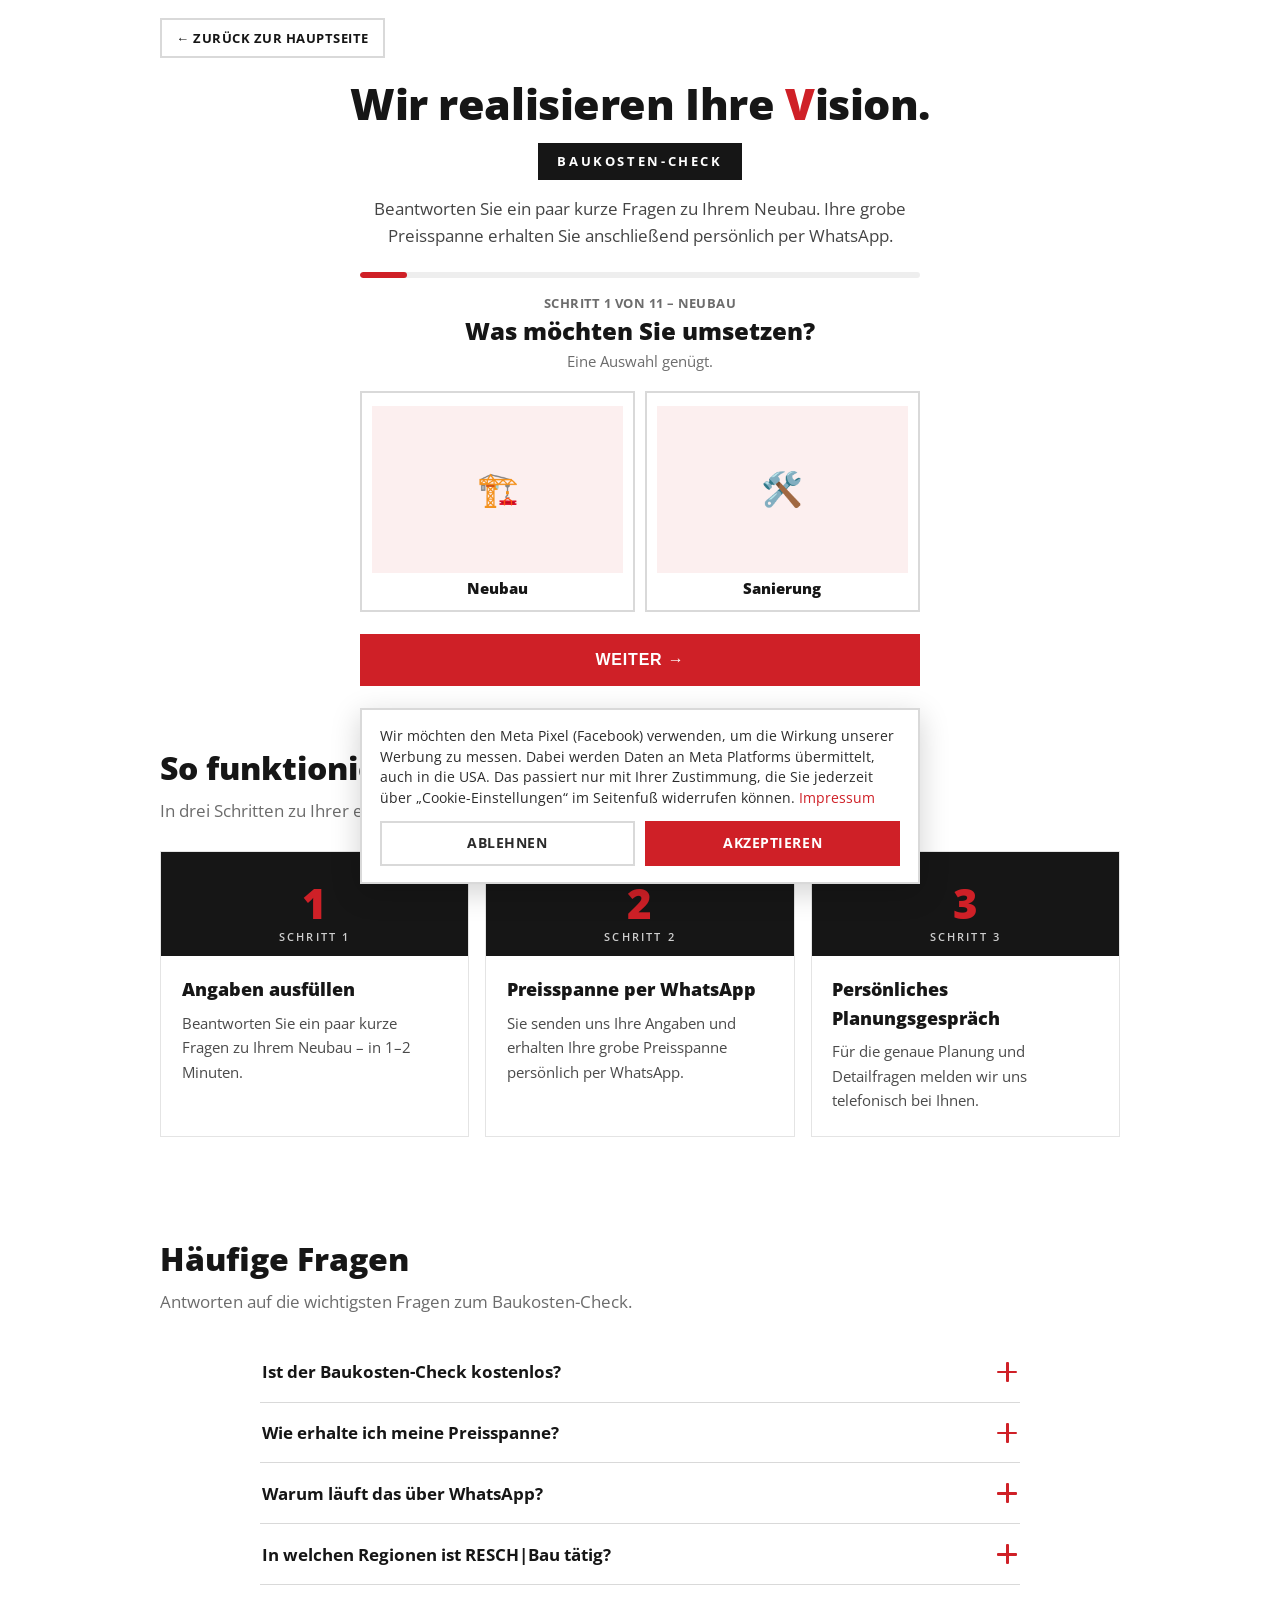
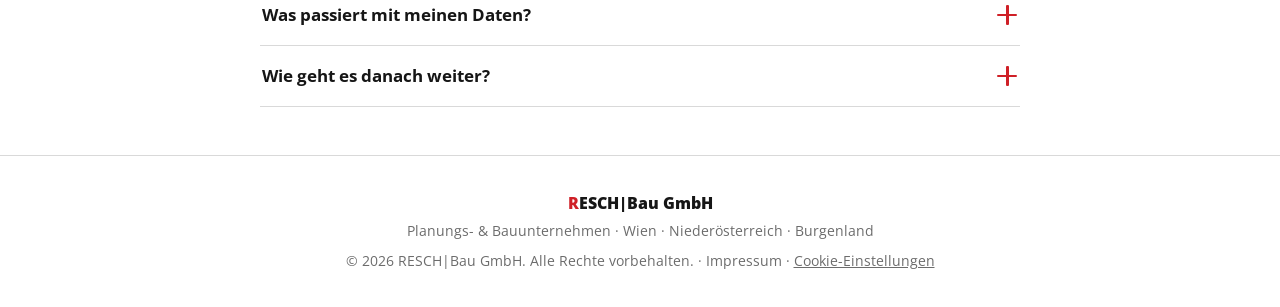
==== index.html @ b9472e53 "Meta ViewContent-Event beim Start des Checks (erste Antwort) Co-Authored-By: Claude Opus 5.5 <norepl" ====
<!DOCTYPE html>
<html lang="de">
<head>
<meta charset="UTF-8" />
<meta name="viewport" content="width=device-width, initial-scale=1.0, viewport-fit=cover" />
<title>RESCH|Bau – Baukosten-Check | Was kostet Ihr Neubau ungefähr?</title>
<meta name="description" content="Baukosten-Check von RESCH|Bau: Beantworten Sie ein paar kurze Fragen zu Ihrem Neubau – Ihre grobe Preisspanne erhalten Sie anschließend per WhatsApp." />
<link rel="preconnect" href="https://fonts.googleapis.com" />
<link rel="preconnect" href="https://fonts.gstatic.com" crossorigin />
<link href="https://fonts.googleapis.com/css2?family=Open+Sans:wght@400;600;700;800&display=swap" rel="stylesheet" />
<script>
  /* Embed-Modus: als iFrame (z. B. auf reschbau.at/baukosten-check) oder mit ?embedded=1.
     Läuft synchron im <head>, damit die Klasse vor dem ersten Paint gesetzt ist (kein Layout-Shift). */
  (function () {
    var emb = false;
    try {
      emb = new URLSearchParams(location.search).get('embedded') === '1' || window.self !== window.top;
    } catch (e) { emb = true; }
    if (emb) document.documentElement.classList.add('embedded');
  })();
</script>
<style>
  :root { --red:#cf2027; --red-dk:#b51a20; --black:#161616; --ink:#2b2b2b; --muted:#6c6c6c; --box:#ededed; --line:#d9d9d9; --white:#ffffff; }
  * { box-sizing:border-box; }
  html { scroll-behavior:smooth; -webkit-text-size-adjust:100%; }
  body { margin:0; font-family:'Open Sans',Arial,Helvetica,sans-serif; color:var(--ink); background:var(--white); line-height:1.6; -webkit-font-smoothing:antialiased; }
  a { color:inherit; text-decoration:none; }
  .wrap { width:min(960px,92vw); margin-inline:auto; }

  /* ---- Logo / brand ---- */
  .brand { text-align:center; padding:1.8rem 0 .4rem; }
  .logo { display:inline-flex; align-items:center; background:var(--black); color:#fff; font-weight:800; font-size:clamp(1.7rem,8vw,3rem); line-height:1; padding:.3em .55em .3em .28em; border-radius:.42em; letter-spacing:.005em; }
  .logo-r { display:inline-grid; place-items:center; width:1.4em; height:1.4em; border-radius:50%; background:var(--black); border:.055em solid #3c3c3c; color:var(--red); font-weight:800; margin-right:.08em; box-shadow:0 0 0 .03em #000 inset; }
  .logo-bar { width:.055em; height:.95em; background:#fff; margin:0 .28em; opacity:.9; }
  .logo-bau { position:relative; padding-right:.05em; }
  .logo-roof { position:absolute; top:-.5em; right:-.18em; background:var(--red); color:#fff; font-size:.26em; font-weight:700; padding:.12em .42em; border-radius:.28em; letter-spacing:.04em; }
  .logo-roof::before { content:""; position:absolute; top:-.42em; left:50%; transform:translateX(-50%); border-left:.5em solid transparent; border-right:.5em solid transparent; border-bottom:.45em solid var(--red); }
  .brand-tag { margin-top:.6rem; text-transform:uppercase; letter-spacing:.32em; font-weight:700; font-size:clamp(.62rem,2.6vw,.9rem); color:#3a3a3a; padding-left:.32em; }

  /* ---- Zurück-Button (nur im Direktaufruf; im Embed ausgeblendet) ---- */
  .topbar { width:min(960px,92vw); margin-inline:auto; padding:1.1rem 0 .2rem; }
  .backlink { display:inline-flex; align-items:center; gap:.45rem; padding:.5rem .9rem; border:2px solid var(--line); background:#fff; font-weight:700; font-size:.8rem; color:var(--black); text-transform:uppercase; letter-spacing:.04em; transition:border-color .12s, color .12s; }
  .backlink:hover { border-color:var(--red); color:var(--red); }

  /* ---- Hero ---- */
  .hero { padding:1rem 0 .5rem; text-align:center; }
  .headline { font-size:clamp(1.6rem,6vw,2.7rem); font-weight:800; color:var(--black); margin:.2rem 0 .9rem; letter-spacing:-.01em; line-height:1.12; }
  .headline .v { color:var(--red); }
  .badge { display:inline-block; background:var(--black); color:#fff; font-weight:700; text-transform:uppercase; letter-spacing:.2em; font-size:clamp(.7rem,3vw,.82rem); padding:.5rem 1.2rem; margin-bottom:.9rem; }
  .introline { color:#444; max-width:54ch; margin:0 auto; font-size:clamp(.98rem,3.6vw,1.08rem); }

  /* ---- Section scaffold ---- */
  section { padding:clamp(2rem,6vw,3rem) 0; }
  .sec-title { font-size:clamp(1.35rem,5vw,2rem); font-weight:800; color:var(--black); margin:0 0 .3rem; }
  .sec-sub { color:var(--muted); margin:0 0 1.6rem; font-size:clamp(.95rem,3.6vw,1.05rem); }

  .cards { display:grid; grid-template-columns:repeat(3,1fr); gap:1rem; }
  .card { border:1px solid #e4e4e4; background:#fff; display:flex; flex-direction:column; }
  .card-top { background:var(--black); color:#fff; height:104px; display:grid; place-items:center; position:relative; }
  .card-top .n { font-size:2.6rem; font-weight:800; color:var(--red); line-height:1; }
  .card-top .lbl { position:absolute; bottom:10px; left:0; right:0; text-align:center; text-transform:uppercase; letter-spacing:.2em; font-size:.68rem; color:#cfcfcf; font-weight:600; }
  .card-body { padding:1.2rem 1.3rem 1.4rem; }
  .card-body h3 { font-size:1.12rem; font-weight:800; color:var(--black); margin:0 0 .5rem; }
  .card-body p { margin:0; color:#4a4a4a; font-size:.96rem; }

  .faq { max-width:760px; margin:0 auto; }
  .qa { border-bottom:1px solid var(--line); }
  .qa > button { width:100%; text-align:left; background:none; border:0; cursor:pointer; padding:1.15rem .1rem; display:flex; align-items:center; justify-content:space-between; gap:1rem; font-family:inherit; font-weight:700; font-size:clamp(1rem,4vw,1.08rem); color:var(--black); }
  .qa .plus { flex:none; width:22px; height:22px; position:relative; }
  .qa .plus::before, .qa .plus::after { content:""; position:absolute; background:var(--red); border-radius:1px; transition:transform .25s, opacity .25s; }
  .qa .plus::before { top:10px; left:1px; right:1px; height:2.5px; }
  .qa .plus::after { left:10px; top:1px; bottom:1px; width:2.5px; }
  .qa.open .plus::after { transform:rotate(90deg); opacity:0; }
  .qa .ans { max-height:0; overflow:hidden; transition:max-height .28s ease; }
  .qa .ans p { margin:0 .1rem 1.2rem; color:#4a4a4a; font-size:.98rem; }
  .qa.open .ans { max-height:260px; }

  footer { border-top:1px solid var(--line); padding:2.2rem 0; text-align:center; }
  footer .flogo { font-weight:800; color:var(--black); }
  footer .flogo .r { color:var(--red); }
  footer .fcopy { color:var(--muted); font-size:.88rem; margin-top:.5rem; }
  footer .freg { color:var(--muted); font-size:.86rem; margin-top:.2rem; }

  /* ---------- Funnel (offen, ohne Box) ---------- */
  .funnel { max-width:560px; margin:1.4rem auto 0; }
  .fprogress { height:6px; background:#eee; overflow:hidden; border-radius:99px; }
  .fprogress i { display:block; height:100%; background:var(--red); width:6%; transition:width .3s; border-radius:99px; }
  .fstep { margin:.9rem 0 .2rem; font-size:.82rem; font-weight:700; color:var(--muted); letter-spacing:.03em; text-transform:uppercase; }
  .fbody.shake { animation:shake .3s; }
  @keyframes shake { 0%,100%{transform:translateX(0)} 25%{transform:translateX(-6px)} 75%{transform:translateX(6px)} }
  .ffoot { display:flex; gap:.7rem; margin-top:1.4rem; }
  .ffoot .btn-red { flex:1; justify-content:center; }

  .qtitle { color:var(--black); font-size:clamp(1.25rem,5vw,1.5rem); margin:0 0 .25rem; font-weight:800; line-height:1.2; }
  .qhint { color:var(--muted); margin:0 0 1.1rem; font-size:.92rem; }

  .qcard-grid { display:grid; gap:.6rem; grid-template-columns:1fr 1fr; }
  .qcard { position:relative; display:flex; flex-direction:column; align-items:center; gap:.4rem; text-align:center; padding:.8rem .65rem; border:2px solid var(--line); background:#fff; cursor:pointer; transition:border-color .12s, box-shadow .12s, transform .1s; font:inherit; color:inherit; }
  .qcard:active { transform:scale(.99); }
  @media (hover:hover){ .qcard:hover { border-color:var(--red); box-shadow:0 8px 20px -12px rgba(0,0,0,.35); } }
  .qcard.sel { border-color:var(--red); background:#fcecec; }
  .qcard .media { position:relative; width:100%; aspect-ratio:3/2; display:grid; place-items:center; background:rgba(207,32,39,.07); overflow:hidden; }
  .qcard .media img { position:absolute; inset:0; display:block; width:100%; height:100%; object-fit:cover; }
  .qcard .media .ai-badge { position:absolute; left:.35rem; bottom:.35rem; padding:.12rem .38rem; background:rgba(0,0,0,.62); color:#fff; font-size:.6rem; font-weight:700; letter-spacing:.03em; line-height:1.3; border-radius:3px; pointer-events:none; }
  .qcard .media .emoji { font-size:2.1rem; line-height:1; }
  .qcard .media svg.qicon { width:auto; height:66%; max-width:84%; stroke:#1e2630; fill:none; stroke-width:2.3; stroke-linecap:round; stroke-linejoin:round; }
  .qcard.sel .media svg.qicon { stroke:var(--red); }
  .qcard .lab { font-weight:800; color:var(--black); font-size:.95rem; line-height:1.2; }
  .qcard .sub { font-size:.76rem; color:var(--muted); line-height:1.2; }
  .qcard .check { position:absolute; z-index:2; top:.45rem; right:.45rem; width:22px; height:22px; border-radius:50%; background:var(--red); color:#fff; display:none; align-items:center; justify-content:center; font-weight:800; font-size:.78rem; }
  .qcard.sel .check { display:flex; }

  .qlist { display:grid; gap:.5rem; }
  .qopt { display:flex; align-items:center; gap:.7rem; min-height:52px; padding:.75rem 1rem; border:2px solid var(--line); background:#fff; cursor:pointer; font-weight:700; text-align:left; font:inherit; color:var(--black); transition:border-color .12s, background .12s; }
  @media (hover:hover){ .qopt:hover { border-color:#b3b3b3; } }
  .qopt.sel { border-color:var(--red); background:#fcecec; }
  .qopt .tick { width:20px; height:20px; border-radius:50%; border:2px solid var(--line); flex:none; display:grid; place-items:center; font-size:.7rem; color:#fff; }
  .qopt.sel .tick { border-color:var(--red); background:var(--red); }
  .qopt-desc { align-items:flex-start; }
  .qopt-desc .tick { margin-top:.2rem; }
  .qopt-text { display:flex; flex-direction:column; gap:.15rem; }
  .qopt-l { font-weight:800; color:var(--black); }
  .qopt-d { font-weight:600; font-size:.82rem; color:var(--muted); line-height:1.3; }

  .photo-slot { display:flex; flex-direction:column; align-items:center; justify-content:center; gap:.2rem; width:100%; height:100%; background:repeating-linear-gradient(45deg,#f5f5f5,#f5f5f5 9px,#efefef 9px,#efefef 18px); color:var(--red); font-size:.66rem; font-weight:800; text-transform:uppercase; letter-spacing:.06em; text-align:center; }
  .photo-slot .ps-cam { font-size:1.5rem; line-height:1; }

  .qsub { margin-top:1.1rem; padding-top:1rem; border-top:1px solid #eee; }
  .qsublabel { font-weight:800; color:var(--black); font-size:1rem; margin-bottom:.55rem; }
  .qnote { margin-top:.7rem; background:#fff8e1; border:1px solid #f1d98a; padding:.7rem .9rem; font-size:.9rem; color:#6a5311; }
  .qextra, .qfile { margin-top:.8rem; }
  .qextra label, .qfile label { display:block; font-size:.82rem; color:var(--muted); margin-bottom:.35rem; }
  .qextra input, .qfile input { width:100%; font:inherit; padding:.75rem .9rem; border:2px solid var(--line); background:#fff; }
  .qextra input:focus, .qfile input:focus, .field input:focus { outline:2px solid rgba(207,32,39,.45); border-color:var(--red); }

  .field { display:grid; gap:.4rem; margin-bottom:1rem; }
  .field label { font-weight:700; font-size:.9rem; color:var(--black); }
  .field input { font:inherit; padding:.85rem 1rem; border:2px solid var(--line); background:#fff; width:100%; }
  .summary { background:var(--box); padding:.8rem 1rem; margin-bottom:1.2rem; }
  .summary div { display:flex; justify-content:space-between; gap:1rem; padding:.3rem 0; font-size:.88rem; border-bottom:1px dashed #cfcfcf; }
  .summary div:last-child { border-bottom:0; }
  .summary span:first-child { color:var(--muted); }
  .summary span:last-child { font-weight:700; text-align:right; color:var(--black); }
  .wa-note { display:flex; gap:.6rem; align-items:flex-start; background:#eef9f1; border:1px solid #bfe6cc; padding:.9rem 1rem; font-size:.88rem; color:#1d4a2c; }
  .consent { display:flex; gap:.6rem; align-items:flex-start; margin-top:1rem; font-size:.82rem; color:#444; line-height:1.4; cursor:pointer; }
  .consent input { margin-top:.15rem; width:18px; height:18px; flex:none; accent-color:var(--red); cursor:pointer; }
  .consent.miss { color:var(--red); } .consent.miss input { outline:2px solid var(--red); }

  .btn-red { display:inline-flex; align-items:center; justify-content:center; gap:.5rem; background:var(--red); color:#fff; font-weight:700; font-size:1rem; min-height:52px; padding:.85rem 1.6rem; border:0; cursor:pointer; text-transform:uppercase; letter-spacing:.05em; transition:background .15s, transform .1s; }
  .btn-red:hover { background:var(--red-dk); } .btn-red:active { transform:translateY(1px); }
  .btn-ghost { background:#fff; color:var(--black); border:2px solid var(--line); font-family:inherit; font-weight:700; min-height:52px; padding:.85rem 1.3rem; cursor:pointer; text-transform:uppercase; letter-spacing:.05em; font-size:.9rem; }
  .btn-ghost:hover { border-color:#b3b3b3; }

  @media (max-width:820px){ .cards{ grid-template-columns:1fr; } }
  @media (max-width:560px){ .qcard-grid{ gap:.5rem; } }
  @media (max-width:360px){ .qcard-grid{ grid-template-columns:1fr; } }

  /* ---------- Embed-Modus (iFrame in Wix-Seite) ---------- */
  html.embedded .topbar,
  html.embedded .brand,
  html.embedded .headline,
  html.embedded .badge,
  html.embedded .introline,
  html.embedded footer { display:none; }
  html.embedded .hero { padding-top:.5rem; }
  html.embedded .funnel { margin-top:0; }

  /* Cookie-Banner – Meta Pixel lädt erst nach Zustimmung (DSGVO / § 165 TKG) */
  .cookiebar { position:fixed; left:1rem; right:1rem; bottom:1rem; z-index:1000; max-width:560px; margin:0 auto; background:#fff; border:2px solid var(--line); box-shadow:0 8px 28px rgba(0,0,0,.18); padding:1rem 1.1rem; font-size:.85rem; line-height:1.5; color:var(--ink); }
  .cookiebar[hidden] { display:none; }
  .cookiebar p { margin:0 0 .8rem; }
  .cookiebar a { color:var(--red); }
  .cookiebar .cb-btns { display:flex; gap:.6rem; }
  .cookiebar button { flex:1; padding:.65rem .8rem; font:inherit; font-weight:700; text-transform:uppercase; letter-spacing:.04em; cursor:pointer; border:2px solid var(--line); background:#fff; color:var(--ink); }
  .cookiebar button.cb-yes { background:var(--red); border-color:var(--red); color:#fff; }
  .fcookie { background:none; border:0; padding:0; font:inherit; color:inherit; text-decoration:underline; cursor:pointer; }
</style>
</head>
<body>

<a id="top"></a>

<div class="topbar"><a class="backlink" href="https://www.reschbau.at">← Zurück zur Hauptseite</a></div>

<section class="hero">
  <div class="wrap">
    <h1 class="headline">Wir realisieren Ihre <span class="v">V</span>ision.</h1>
    <span class="badge">Baukosten-Check</span>
    <p class="introline">Beantworten Sie ein paar kurze Fragen zu Ihrem Neubau. Ihre grobe Preisspanne erhalten Sie anschließend persönlich per WhatsApp.</p>

    <div class="funnel">
      <div class="fprogress"><i id="progBar"></i></div>
      <div class="fstep" id="stepLabel">Schritt 1 von 11</div>
      <div class="fbody" id="qBody"></div>
      <div class="ffoot">
        <button class="btn-ghost" id="backBtn" onclick="prev()" style="display:none">← Zurück</button>
        <button class="btn-red" id="nextBtn" onclick="next()">Weiter</button>
      </div>
    </div>
  </div>
</section>

<section id="ablauf">
  <div class="wrap">
    <h2 class="sec-title">So funktioniert der Baukosten-Check</h2>
    <p class="sec-sub">In drei Schritten zu Ihrer ersten Einschätzung.</p>
    <div class="cards">
      <div class="card"><div class="card-top"><span class="n">1</span><span class="lbl">Schritt 1</span></div><div class="card-body"><h3>Angaben ausfüllen</h3><p>Beantworten Sie ein paar kurze Fragen zu Ihrem Neubau – in 1–2 Minuten.</p></div></div>
      <div class="card"><div class="card-top"><span class="n">2</span><span class="lbl">Schritt 2</span></div><div class="card-body"><h3>Preisspanne per WhatsApp</h3><p>Sie senden uns Ihre Angaben und erhalten Ihre grobe Preisspanne persönlich per WhatsApp.</p></div></div>
      <div class="card"><div class="card-top"><span class="n">3</span><span class="lbl">Schritt 3</span></div><div class="card-body"><h3>Persönliches Planungsgespräch</h3><p>Für die genaue Planung und Detailfragen melden wir uns telefonisch bei Ihnen.</p></div></div>
    </div>
  </div>
</section>

<section id="faq">
  <div class="wrap">
    <h2 class="sec-title">Häufige Fragen</h2>
    <p class="sec-sub">Antworten auf die wichtigsten Fragen zum Baukosten-Check.</p>
    <div class="faq" id="faqList"></div>
  </div>
</section>

<footer>
  <div class="wrap">
    <div class="flogo"><span class="r">R</span>ESCH|Bau GmbH</div>
    <div class="freg">Planungs- &amp; Bauunternehmen · Wien · Niederösterreich · Burgenland</div>
    <div class="fcopy">© 2026 RESCH|Bau GmbH. Alle Rechte vorbehalten. · <a href="https://www.reschbau.at/kontakt" target="_blank" rel="noopener">Impressum</a> · <button type="button" class="fcookie" id="cookieSettings">Cookie-Einstellungen</button></div>
  </div>
</footer>

<div class="cookiebar" id="cookiebar" role="dialog" aria-label="Cookie-Einstellungen" hidden>
  <p>Wir möchten den Meta Pixel (Facebook) verwenden, um die Wirkung unserer Werbung zu messen. Dabei werden Daten an Meta Platforms übermittelt, auch in die USA. Das passiert nur mit Ihrer Zustimmung, die Sie jederzeit über „Cookie-Einstellungen“ im Seitenfuß widerrufen können. <a href="https://www.reschbau.at/kontakt" target="_blank" rel="noopener">Impressum</a></p>
  <div class="cb-btns"><button type="button" class="cb-no" id="cookieNo">Ablehnen</button><button type="button" class="cb-yes" id="cookieYes">Akzeptieren</button></div>
</div>
<script>
  /* Meta Pixel – wird ausschließlich nach Klick auf „Akzeptieren“ geladen. Entscheidung in localStorage. */
  (function(){
    const KEY='rb_cookie_consent', PIXEL_ID='1098287286431905';
    const bar=document.getElementById('cookiebar');
    const get=()=>{ try { return localStorage.getItem(KEY); } catch(e){ return null; } };
    const set=v=>{ try { localStorage.setItem(KEY,v); } catch(e){} };
    function loadPixel(){
      if (window.fbq) return;
      !function(f,b,e,v,n,t,s){if(f.fbq)return;n=f.fbq=function(){n.callMethod?
      n.callMethod.apply(n,arguments):n.queue.push(arguments)};
      if(!f._fbq)f._fbq=n;n.push=n;n.loaded=!0;n.version='2.0';
      n.queue=[];t=b.createElement(e);t.async=!0;
      t.src=v;s=b.getElementsByTagName(e)[0];
      s.parentNode.insertBefore(t,s)}(window,document,'script','https://connect.facebook.net/en_US/fbevents.js');
      fbq('init', PIXEL_ID);
      fbq('track', 'PageView');
    }
    document.getElementById('cookieYes').addEventListener('click',()=>{ set('granted'); bar.hidden=true; loadPixel(); });
    document.getElementById('cookieNo').addEventListener('click',()=>{ const was=get()==='granted'; set('denied'); bar.hidden=true; if (was) location.reload(); });
    document.getElementById('cookieSettings').addEventListener('click',()=>{ bar.hidden=false; });
    const c=get();
    if (c==='granted') loadPixel(); else if (c!=='denied') bar.hidden=false;
  })();
  /* Meta-Event nur senden, wenn der Pixel (mit Zustimmung) geladen ist */
  function trackMeta(ev, params){ if (window.fbq) fbq('track', ev, params||{}); }
</script>

<script src="normalize-phone.js"></script>
<script>
  /* GoHighLevel Inbound-Webhook: POST beim Absenden des Baukosten-Checks.
     URL als benannte Konstante, damit sie zum Testen (z. B. gegen webhook.site) getauscht
     werden kann, ohne die Logik anzufassen. Leer = deaktiviert. */
  const GHL_WEBHOOK_URL = "https://services.leadconnectorhq.com/hooks/u81XjgHeXminDUdujzg8/webhook-trigger/OslL59ZcGOzhrfuMVS8s";
  /* DEBUG: bei true wird direkt vor dem Absenden Ziel-URL, alle Header und der Payload
     in die Konsole geloggt. Im Normalbetrieb ausgeschaltet lassen. */
  const GHL_DEBUG = false;

  const faqs = [
    ["Ist der Baukosten-Check kostenlos?", "Ja, der Baukosten-Check ist vollständig kostenlos und unverbindlich."],
    ["Wie erhalte ich meine Preisspanne?", "Sie senden uns Ihre Angaben über den Check – Ihre grobe Preisspanne erhalten Sie anschließend persönlich per WhatsApp."],
    ["Warum läuft das über WhatsApp?", "WhatsApp ermöglicht eine schnelle, direkte und persönliche Kommunikation."],
    ["In welchen Regionen ist RESCH|Bau tätig?", "RESCH|Bau ist hauptsächlich in Wien, Niederösterreich und dem Burgenland tätig."],
    ["Was passiert mit meinen Daten?", "Ihre Daten werden ausschließlich zur Bearbeitung Ihrer Anfrage verwendet."],
    ["Wie geht es danach weiter?", "Für die genaue Planung und Detailfragen melden wir uns persönlich und telefonisch bei Ihnen."]
  ];
  const faqList = document.getElementById('faqList');
  faqs.forEach(([q, a]) => {
    const row = document.createElement('div'); row.className = 'qa';
    row.innerHTML = `<button type="button"><span>${q}</span><span class="plus"></span></button><div class="ans"><p>${a}</p></div>`;
    row.querySelector('button').addEventListener('click', () => row.classList.toggle('open'));
    faqList.appendChild(row);
  });

  /* ===== Baukosten-Funnel (16 Fragen, inline; Preis kommt per WhatsApp) ===== */
  /* WhatsApp-Business-Nummer (nur Ziffern, E.164 ohne +). MUSS mit der in GHL angebundenen
     Absendenummer des Baukosten-Check-Workflows übereinstimmen – sonst empfängt GHL die
     eingehende Nachricht nicht und der Reply-Workflow löst nicht aus. */
  const WA_NUMBER = '43676846470300';
  const USE_IMAGES = false;
  const IS_EMBEDDED = document.documentElement.classList.contains('embedded');
  /* Der String "Baukosten-Check" muss im vorbefüllten WhatsApp-Text enthalten sein –
     darauf filtert ein GoHighLevel-Workflow. */
  const WA_TEXT_NEUBAU = 'Hallo! Ich habe den Baukosten-Check ausgefüllt und möchte meine Preisspanne erhalten.';
  const WA_TEXT_SANIERUNG = 'Hallo! Ich habe den Baukosten-Check ausgefüllt und möchte meine individuelle Sanierungs-Einschätzung erhalten.';

  const ICONS = {
    efh:'<path d="M8 22 24 9 40 22"/><path d="M12 21v13h24V21"/><path d="M21 34v-7h6v7"/>',
    mfh:'<path d="M14 8h20v26H14z"/><path d="M19 13h3v3h-3zM26 13h3v3h-3zM19 21h3v3h-3zM26 21h3v3h-3z"/><path d="M22 28h4v6h-4z"/>',
    zubau:'<path d="M6 22 18 12 30 22"/><path d="M9 21v13h18V21"/><path d="M27 27h13v7H27z"/>',
    garage:'<path d="M8 20 24 12 40 20"/><path d="M11 19v15h26V19"/><path d="M15 24h18M15 28h18M15 32h18"/>',
    flaeche:'<path d="M9 10h30v22H9z"/><path d="M15 16v-6h6M33 26v6h-6"/><path d="M9 10 39 32"/>',
    keller_kein:'<path d="M11 18 24 9 37 18"/><path d="M14 17v11h20V17"/><path d="M6 28h36"/>',
    keller_teil:'<path d="M11 17 24 9 37 17"/><path d="M14 16v11h20V16"/><path d="M6 27h36"/><path d="M14 27v8h11v-8" fill="rgba(30,38,48,.13)"/>',
    keller_voll:'<path d="M11 16 24 8 37 16"/><path d="M14 15v11h20V15"/><path d="M6 26h36"/><path d="M14 26v9h20v-9" fill="rgba(30,38,48,.13)"/>',
    geschoss1:'<path d="M6 24 24 13 42 24"/><path d="M10 23v11h28V23"/>',
    geschoss2:'<path d="M9 18 24 9 39 18"/><path d="M13 17v17h22V17"/><path d="M13 25h22"/>',
    geschoss3:'<path d="M11 15 24 8 37 15"/><path d="M14 14v20h20V14"/><path d="M14 21h20M14 28h20"/>',
    massiv:'<path d="M10 12h28v22H10z"/><path d="M10 19h28M10 26h28M19 12v7M28 12v7M14 19v7M24 19v7M33 19v7M19 26v8M28 26v8"/>',
    holz:'<circle cx="24" cy="22" r="12"/><circle cx="24" cy="22" r="7"/><circle cx="24" cy="22" r="2.5"/>',
    fertigteil:'<path d="M12 18h24v16H12z"/><path d="M24 18v-8M19 12h10"/><path d="M16 24h16M16 29h16"/>',
    flachdach:'<path d="M13 16v18h22V16"/><path d="M9 16h30"/>',
    satteldach:'<path d="M14 34V21h20v13"/><path d="M10 22 24 10 38 22"/>',
    walmdach:'<path d="M14 34V22h20v12"/><path d="M10 22 17 12h14l7 10Z"/>',
    pultdach:'<path d="M12 34V18l24-6v22"/><path d="M12 18 36 12"/>',
    carport:'<path d="M10 18 24 12 38 18"/><path d="M13 18v16M35 18v16"/>',
    terrasse:'<circle cx="24" cy="21" r="7"/><path d="M24 6v4M24 32v4M9 21h4M35 21h4M13.5 10.5l2.8 2.8M31.7 29.7l-2.8-2.8M13.5 31.5l2.8-2.8M31.7 12.3l-2.8 2.8"/>',
    pv:'<path d="M10 16h28v16H10z"/><path d="M10 21.3h28M10 26.6h28M19.3 16v16M28.6 16v16"/>',
    smarthome:'<path d="M11 22 24 11 37 22"/><path d="M14 21v13h20V21"/><circle cx="24" cy="29" r="1.4"/><path d="M21 26a4.5 4.5 0 0 1 6 0M19 23.5a8 8 0 0 1 10 0"/>',
    garten:'<circle cx="24" cy="17" r="9"/><path d="M24 26v10M24 31l-5-4M24 31l5-4"/>',
    zaun:'<path d="M12 16v18M20 16v18M28 16v18M36 16v18M9 22h30M9 28h30"/>',
    pool:'<path d="M9 16h30v16a3 3 0 0 1-3 3H12a3 3 0 0 1-3-3z"/><path d="M13 23q3-3 6 0t6 0 6 0M13 28q3-3 6 0t6 0 6 0"/>',
    keine:'<circle cx="24" cy="21" r="11"/><path d="M16.5 13.5 31.5 28.5"/>'
  };
  const ICON_FOR = {
    'Einfamilienhaus':'efh','Mehrfamilienhaus':'mfh','Zubau':'zubau','Garage':'garage',
    '80–120 m²':'flaeche','120–160 m²':'flaeche','über 160 m²':'flaeche',
    'Kein Keller':'keller_kein','Teilunterkellert':'keller_teil','Vollunterkellert':'keller_voll',
    '1 Geschoss / Bungalow':'geschoss1','2 Geschosse':'geschoss2','3 Geschosse':'geschoss3',
    'Flachdach':'flachdach','Satteldach':'satteldach','Walmdach':'walmdach','Pultdach':'pultdach',
    'Massivbau':'massiv','Holzbau / Holzriegelbau':'holz','Fertigteilbau':'fertigteil',
    'Carport':'carport','Terrasse / Balkon':'terrasse','Photovoltaik':'pv','Smart Home':'smarthome','Gartengestaltung':'garten','Gartenzaun':'zaun','Pool':'pool','Keine Extras':'keine'
  };
  const INFO = {
    'Zubau':'Anbau an ein bestehendes Gebäude','Garage':'Freistehende oder angebaute Garage',
    'Kein Keller':'Bodenplatte statt Keller','Teilunterkellert':'Nur ein Teil wird unterkellert','Vollunterkellert':'Komplettes Kellergeschoss',
    'Flachdach':'Modern, ohne Dachneigung','Satteldach':'Zwei geneigte Flächen (klassischer Giebel)','Walmdach':'Allseitig geneigte Dachflächen','Pultdach':'Eine einzelne geneigte Fläche',
    'Massivbau':'Ziegel oder Beton','Holzbau / Holzriegelbau':'Holzriegel-Konstruktion','Fertigteilbau':'Vorgefertigte Bauteile',
    'Carport':'Überdachter Stellplatz (offen)'
  };

  let checkGestartet = false; /* ViewContent nur einmal pro Besuch senden */
  const answers = {}; const kontakt = { name:'', phone:'', consent:false };
  const CONSENT_HTML = `<label class="consent"><input type="checkbox" id="qConsent"><span>Ich stimme zu, dass Reschbau meine übermittelten Daten im CRM-System speichern und verarbeiten darf, um meine Anfrage zu bearbeiten, und mich per E-Mail oder WhatsApp bezüglich dieser Anfrage kontaktieren darf. Ich kann diese Einwilligung jederzeit widerrufen.</span></label>`;

  const pitched = () => answers['Dachform'] && answers['Dachform'] !== 'Flachdach';

  /* ===== Baukosten-Berechnung (Werte hier anpassbar) – wird nur berechnet & lokal gespeichert, nicht angezeigt ===== */
  const REGION_M2 = { 'Wien':4650, 'Niederösterreich':3950, 'Burgenland':3450, 'Außerhalb dieser Region':3950 }; // €/m² (Außerhalb = NÖ als Näherung)
  const LEISTUNG_FAKTOR = { 'Belagsfertig':0.92, 'Schlüsselfertig standardisierte Innenausstattung':1.00 };
  const DACHFORM_FAKTOR = { 'Flachdach':1.00, 'Satteldach':1.00, 'Walmdach':1.04, 'Pultdach':1.02 };
  const KELLER_ANTEIL = { 'Kein Keller':0, 'Teilunterkellert':0.5, 'Vollunterkellert':1 }; // Anteil der Grundfläche
  const KELLER_KOSTENFAKTOR = 0.55; // Keller kostet diesen Anteil des m²-Werts
  /* Platzhalter – vorerst 0 (echte Resch-/CSV-Werte hier eintragen): */
  const GAUBE_PREIS = 0;               // € je Gaube
  const DACHFLAECHENFENSTER_PREIS = 0; // € wenn Dachflächenfenster geplant
  const EXTRA_PREISE = { 'Garage':0, 'Carport':0, 'Terrasse / Balkon':0, 'Photovoltaik':0, 'Smart Home':0, 'Gartengestaltung':0, 'Gartenzaun':0, 'Pool':0 };
  function getWohnflaeche(){ if (answers._m2exact && +answers._m2exact>0) return +answers._m2exact; const f=answers['Wohnfläche']||''; if (f.indexOf('80–120')===0) return 100; if (f.indexOf('120–160')===0) return 140; if (f.indexOf('über 160')===0) return 190; return 140; }
  function getGeschosse(){ const s=answers['Stockwerke']||''; if (s.indexOf('2 Geschosse')===0) return 2; if (s.indexOf('3 Geschosse')===0) return 3; return 1; }
  function getAnzahlGauben(){ const g=answers['Anzahl Gauben']||''; if (g.indexOf('1 Gaube')===0) return 1; if (g.indexOf('2 Gauben')===0) return 2; if (g.indexOf('3 oder mehr')===0) return 3; return 0; }
  function berechneRange(){
    const wf=getWohnflaeche(); const m2wert=REGION_M2[answers['Region']] ?? REGION_M2['Außerhalb dieser Region'];
    const basis=wf*m2wert; const lf=LEISTUNG_FAKTOR[answers['Leistungsumfang']] ?? 1.00; const basisNachLeistung=basis*lf;
    const geschosse=getGeschosse(); const grundflaeche=wf/geschosse;
    const kellerkosten=grundflaeche*(KELLER_ANTEIL[answers['Keller']] ?? 0)*m2wert*KELLER_KOSTENFAKTOR;
    const dachFaktor=DACHFORM_FAKTOR[answers['Dachform']] ?? 1.00; const dachZuschlag=basisNachLeistung*(dachFaktor-1);
    const gaubenZuschlag=(answers['Gauben']==='Ja'?getAnzahlGauben():0)*GAUBE_PREIS;
    const dffZuschlag=(answers['Dachflächenfenster']==='Ja')?DACHFLAECHENFENSTER_PREIS:0;
    const extras=(answers['Extras']||[]).reduce((s,x)=>s+(EXTRA_PREISE[x]||0),0);
    const zwischensumme=basisNachLeistung+kellerkosten+dachZuschlag+gaubenZuschlag+dffZuschlag+extras;
    return { wohnflaeche:wf, m2wert, basis, leistungsfaktor:lf, basisNachLeistung, geschosse, grundflaeche, kellerkosten, dachFaktor, dachZuschlag, gaubenZuschlag, dffZuschlag, extras, zwischensumme, range_low:Math.round(zwischensumme*0.98), range_high:Math.round(zwischensumme*1.04) };
  }
  function speichereBaukosten(quelle){ if (answers['Vorhaben']==='Sanierung') return null; const b=berechneRange(); const payload={ zeit:new Date().toISOString(), quelle:quelle||'', eingaben:{...answers}, berechnung:b }; try{ localStorage.setItem('resch_baukosten', JSON.stringify(payload)); }catch(e){} console.log('%c[RESCH Baukosten-Berechnung]','color:#cf2027;font-weight:bold', payload); return payload; }
  window.zeigeBaukosten = function(){ try{ const d=JSON.parse(localStorage.getItem('resch_baukosten')||'null'); console.log('[RESCH] gespeicherte Berechnung:', d); return d; }catch(e){ return null; } };

  /* ===== GoHighLevel Inbound-Webhook (awaited POST beim Absenden, vor der wa.me-Weiterleitung) ===== */
  function ghlKey(k){ return k.toLowerCase().replace(/ä/g,'ae').replace(/ö/g,'oe').replace(/ü/g,'ue').replace(/ß/g,'ss').replace(/[^a-z0-9]+/g,'_').replace(/^_+|_+$/g,''); }

  /* Referenzschlüssel im Format "RB-" + 6 Zeichen aus einem verwechslungssicheren Alphabet
     (ohne 0/O/1/I/L). Pro Absendung einmal gewürfelt und danach identisch in E-Mail-Suffix,
     Webhook-Payload (ref_key) und WhatsApp-Text (Ref-Key-Zeile) wiederverwendet.
     Zufall ausschließlich über crypto.getRandomValues. Das Alphabet hat 32 Zeichen (Zweierpotenz),
     daher ist "Byte & 31" gleichverteilt – kein Modulo-Bias. */
  const REFKEY_ALPHABET = 'ABCDEFGHJKLMNPQRSTUVWXYZ23456789';
  function generiereRefKey(){
    const b = new Uint8Array(6); window.crypto.getRandomValues(b);
    let s = '';
    for (let i=0;i<6;i++) s += REFKEY_ALPHABET[b[i] & 31];
    return 'RB-' + s;
  }

  /* Slugifiziert den GANZEN eingegebenen Namen zu camelCase (keine Vor-/Nachname-Trennung,
     da Titel/ungewöhnliche Schreibweisen sonst brechen). Umlaute werden transliteriert,
     alles übrige Nicht-ASCII entfernt. Leerer Name → "anonym". */
  function slugifyNameCamelCase(name){
    let s = String(name == null ? '' : name).trim();
    s = s
      .replace(/ä/g,'ae').replace(/Ä/g,'Ae')
      .replace(/ö/g,'oe').replace(/Ö/g,'Oe')
      .replace(/ü/g,'ue').replace(/Ü/g,'Ue')
      .replace(/ß/g,'ss').replace(/ẞ/g,'Ss');
    s = s.replace(/[^a-zA-Z0-9\s]/g, ''); // verbleibende Nicht-ASCII-/Sonderzeichen entfernen
    const words = s.split(/\s+/).filter(Boolean);
    if (!words.length) return 'anonym';
    return words.map((w, i) => { const lw = w.toLowerCase(); return i===0 ? lw : lw.charAt(0).toUpperCase()+lw.slice(1); }).join('');
  }
  /* Der Funnel fragt keine E-Mail ab, GHL braucht aber einen eindeutigen Identifier.
     Aufbau: <camelCaseName>-<refKeyOhnePrefix>@leads.leadsystems.at, damit E-Mail-Suffix
     und ref_key denselben Schlüssel tragen. */
  function generiereGHLEmail(name, refKey){
    return `${slugifyNameCamelCase(name)}-${refKey.replace(/^RB-/, '')}@leads.leadsystems.at`;
  }

  function baueGHLPayload(refKey){
    const isSan = answers['Vorhaben']==='Sanierung';
    const p = {};
    p.email = generiereGHLEmail(kontakt.name, refKey);
    p.ref_key = refKey;
    p.name = kontakt.name; /* wie eingegeben, unverändert */
    if (!isSan) { const b = berechneRange(); p.price_min = b.range_low; p.price_max = b.range_high; }
    else { p.price_min = null; p.price_max = null; } /* Sanierung: keine Range, aber Felder explizit als null im Payload */
    p.projekt_typ = answers['Vorhaben'] || 'Neubau';
    QUESTIONS.forEach(q => { for (const g of groupsOf(q)) {
      if (g.key==='Vorhaben') continue;
      let v = answers[g.key]; if (Array.isArray(v)) v = v.join(', ');
      if (v) p[ghlKey(g.key)] = v;
    } });
    if (answers._m2exact && +answers._m2exact>0) p[isSan?'sanierungsflaeche':'wohnflaeche'] = +answers._m2exact;
    if (answers._plz) p.plz = answers._plz;
    p.consent = !!kontakt.consent;
    p.source = 'baukosten-check';
    p.submitted_at = new Date().toISOString();
    return p;
  }
  /* Sendet den Payload an GHL – bewusst GENAU EIN POST, damit der Hook nie doppelt triggert.
     - Normaler CORS-Request (kein mode:'no-cors'); wegen Content-Type application/json ist er
       preflight-pflichtig (OPTIONS vorab).
     - Antwortet GHL ohne CORS-Header, kann das fetch-Promise rejecten, OBWOHL der POST den
       Server erreicht hat. Aus dem gefangenen Fehler lässt sich NICHT unterscheiden, ob der
       Request draußen war oder nicht – deshalb hier KEIN sendBeacon-Fallback: der würde bei
       jedem Fehler feuern und könnte einen zweiten POST auslösen.
     - keepalive:true übernimmt die Rolle, die sonst sendBeacon hätte: der Request überlebt das
       Entladen / den Seitenwechsel zu wa.me. */
  const GHL_HEADERS = { 'Content-Type': 'application/json' };
  async function sendeAnGHL(refKey){
    if (!GHL_WEBHOOK_URL) return;
    const body = JSON.stringify(baueGHLPayload(refKey));
    if (GHL_DEBUG) console.log('[RESCH][GHL] POST', { url: GHL_WEBHOOK_URL, headers: GHL_HEADERS, payload: JSON.parse(body) });
    try {
      await fetch(GHL_WEBHOOK_URL, { method:'POST', headers:GHL_HEADERS, body, keepalive:true });
    } catch(err) {
      /* Kann eine geblockte CORS-Antwort sein (POST kam trotzdem an) oder ein echter Netzfehler –
         nicht unterscheidbar, daher NICHT erneut senden. */
      console.warn('[RESCH] GHL-Webhook: fetch-Promise rejected (Request kann trotz Fehler rausgegangen sein):', err);
    }
  }

  const START_Q = { key:'Vorhaben', title:'Was möchten Sie umsetzen?', layout:'img', type:'single', cols:2, opts:[
      {v:'Neubau', l:'Neubau', e:'🏗️'}, {v:'Sanierung', l:'Sanierung', e:'🛠️'} ]};
  const NEUBAU_QS = [
    { key:'Bauvorhaben', title:'Was möchten Sie bauen?', layout:'img', type:'single', cols:2, opts:[
      {v:'Einfamilienhaus', l:'Einfamilienhaus', e:'🏠'}, {v:'Mehrfamilienhaus', l:'Mehrfamilienhaus', e:'🏢'}, {v:'Zubau', l:'Zubau', e:'🧱'}, {v:'Garage', l:'Garage', e:'🚗'} ]},
    { key:'Wohnfläche', title:'Wie groß soll die Wohnfläche sein?', layout:'list', type:'single', exactM2:true, opts:[
      {v:'80–120 m²', l:'80–120 m²'}, {v:'120–160 m²', l:'120–160 m²'}, {v:'über 160 m²', l:'über 160 m²'} ]},
    { key:'Keller', title:'Wünschen Sie einen Keller?', layout:'img', type:'single', cols:3, opts:[
      {v:'Kein Keller', l:'Kein Keller', e:'⬜'}, {v:'Teilunterkellert', l:'Teilunterkellert', e:'🔲'}, {v:'Vollunterkellert', l:'Vollunterkellert', e:'⬛'} ]},
    { key:'Stockwerke', title:'Wie viele oberirdische Stockwerke?', layout:'img', type:'single', cols:3, opts:[
      {v:'1 Geschoss / Bungalow', l:'1 Geschoss', s:'Bungalow', e:'🏠'}, {v:'2 Geschosse', l:'2 Geschosse', e:'🏠'}, {v:'3 Geschosse', l:'3 Geschosse', e:'🏢'} ]},
    { key:'Dachgeschoss', title:'Ist ein Dachgeschoss geplant?', layout:'list', type:'single', opts:[
      {v:'Nein', l:'Nein'}, {v:'Ja', l:'Ja'}, {v:'Noch offen', l:'Noch offen'} ]},
    { key:'Dachform', title:'Welche Dachform bevorzugen Sie?', layout:'img', type:'single', cols:2, opts:[
      {v:'Flachdach', l:'Flachdach', img:'img/flachdach.jpg'}, {v:'Satteldach', l:'Satteldach', img:'img/satteldach.jpg'}, {v:'Walmdach', l:'Walmdach', img:'img/walmdach.jpg'}, {v:'Pultdach', l:'Pultdach', img:'img/pultdach.jpg'} ],
      subs:[
        { key:'Gauben', title:'Sind Gauben gewünscht?', layout:'list', type:'single', showIf:pitched, opts:[{v:'Nein',l:'Nein'},{v:'Ja',l:'Ja'}] },
        { key:'Anzahl Gauben', title:'Wie viele Gauben sind geplant?', layout:'list', type:'single', showIf:()=>pitched()&&answers['Gauben']==='Ja', opts:[{v:'1 Gaube',l:'1 Gaube'},{v:'2 Gauben',l:'2 Gauben'},{v:'3 oder mehr Gauben',l:'3 oder mehr Gauben'},{v:'Noch offen',l:'Noch offen'}] },
        { key:'Dachflächenfenster', title:'Sind Dachflächenfenster geplant?', layout:'list', type:'single', showIf:pitched, opts:[{v:'Nein',l:'Nein'},{v:'Ja',l:'Ja'}] },
      ] },
    { key:'Bauweise', title:'Welche Bauweise bevorzugen Sie?', layout:'img', type:'single', cols:3, massivNote:true, opts:[
      {v:'Massivbau', l:'Massivbau', s:'Ziegel / Beton', img:'img/massivbau.jpg'}, {v:'Holzbau / Holzriegelbau', l:'Holzbau', s:'Holzriegelbau', img:'img/holzbau.jpg'}, {v:'Fertigteilbau', l:'Fertigteilbau', s:'Vorgefertigt', img:'img/fertigteilbau.jpg'} ]},
    { key:'Leistungsumfang', title:'Welcher Leistungsumfang soll kalkuliert werden?', layout:'list', type:'single', showDesc:true, opts:[
      {v:'Belagsfertig', l:'Belagsfertig', desc:'Malerfertig: Wände gemalt, Steckdosen vorhanden, ohne Boden.'},
      {v:'Schlüsselfertig standardisierte Innenausstattung', l:'Schlüsselfertig (standardisierte Innenausstattung)', desc:'Bezugsfertig: komplette Innenausstattung inkl. Böden, Türen und Sanitär.'} ]},
    { key:'Extras', title:'Welche Extras wünschen Sie?', layout:'img', type:'multi', cols:2, none:'Keine Extras', opts:[
      {v:'Garage', l:'Garage', e:'🚗'}, {v:'Carport', l:'Carport', e:'🅿️'}, {v:'Terrasse / Balkon', l:'Terrasse / Balkon', e:'☀️'}, {v:'Photovoltaik', l:'Photovoltaik', e:'⚡'}, {v:'Smart Home', l:'Smart Home', e:'📱'}, {v:'Gartengestaltung', l:'Gartengestaltung', e:'🌳'}, {v:'Gartenzaun', l:'Gartenzaun', e:'🚧'}, {v:'Pool', l:'Pool', e:'🏊'}, {v:'Keine Extras', l:'Keine Extras', e:'✖️'} ]},
    { key:'Region', title:'Wo soll Ihr Neubauprojekt entstehen?', layout:'list', type:'single', plz:true, opts:[
      {v:'Wien', l:'Wien'}, {v:'Niederösterreich', l:'Niederösterreich'}, {v:'Burgenland', l:'Burgenland'}, {v:'Außerhalb dieser Region', l:'Außerhalb dieser Region'} ]},
  ];
  const SANIERUNG_QS = [
    { key:'Objektart', title:'Was möchten Sie sanieren oder umbauen?', layout:'list', type:'single', opts:[
      {v:'Einfamilienhaus', l:'Einfamilienhaus'}, {v:'Doppelhaushälfte', l:'Doppelhaushälfte'}, {v:'Reihenhaus', l:'Reihenhaus'}, {v:'Mehrfamilienhaus', l:'Mehrfamilienhaus'}, {v:'Wohnung / einzelne Einheit', l:'Wohnung / einzelne Einheit'} ]},
    { key:'Projektart', title:'Welche Art von Sanierung planen Sie?', layout:'list', type:'single', opts:[
      {v:'Teilsanierung / Modernisierung', l:'Teilsanierung / Modernisierung'}, {v:'Thermische Sanierung', l:'Thermische Sanierung'}, {v:'Kernsanierung', l:'Kernsanierung'}, {v:'Badsanierung', l:'Badsanierung'}, {v:'Umbau mit Grundrissänderung', l:'Umbau mit Grundrissänderung'}, {v:'Zubau / Erweiterung', l:'Zubau / Erweiterung'} ]},
    { key:'Sanierungsfläche', title:'Wie groß ist die betroffene Fläche ungefähr?', layout:'list', type:'single', exactM2:true, opts:[
      {v:'bis 15 m²', l:'bis 15 m²'}, {v:'15–40 m²', l:'15–40 m²'}, {v:'40–100 m²', l:'40–100 m²'}, {v:'100–300 m²', l:'100–300 m²'}, {v:'über 300 m²', l:'über 300 m²'} ]},
    { key:'Baujahr', title:'Aus welchem Baujahr ist das Gebäude ungefähr?', layout:'list', type:'single', opts:[
      {v:'vor 1950', l:'vor 1950'}, {v:'1950–1979', l:'1950–1979'}, {v:'1980–1999', l:'1980–1999'}, {v:'2000–2015', l:'2000–2015'}, {v:'nach 2015', l:'nach 2015'} ]},
    { key:'Zustand', title:'Wie würden Sie den aktuellen Zustand beschreiben?', layout:'list', type:'single', opts:[
      {v:'Gut erhalten, nur optische Modernisierung', l:'Gut erhalten, nur optische Modernisierung'}, {v:'Teilweise veraltet', l:'Teilweise veraltet'}, {v:'Deutlich sanierungsbedürftig', l:'Deutlich sanierungsbedürftig'}, {v:'Stark sanierungsbedürftig', l:'Stark sanierungsbedürftig'}, {v:'Unsicher / soll geprüft werden', l:'Unsicher / soll geprüft werden'} ]},
    { key:'Bereiche', title:'Welche Bereiche sollen saniert oder erneuert werden?', layout:'list', type:'multi', none:'Keine Angabe', opts:[
      {v:'Dach', l:'Dach'}, {v:'Fassade', l:'Fassade'}, {v:'Fenster', l:'Fenster'}, {v:'Heizung / Haustechnik', l:'Heizung / Haustechnik'}, {v:'Elektro', l:'Elektro'}, {v:'Sanitär / Bad', l:'Sanitär / Bad'}, {v:'Innenausbau', l:'Innenausbau'}, {v:'Böden / Oberflächen', l:'Böden / Oberflächen'}, {v:'Grundriss / Wände', l:'Grundriss / Wände'}, {v:'Keller / Feuchtigkeit', l:'Keller / Feuchtigkeit'}, {v:'Keine Angabe', l:'Keine Angabe'} ]},
    { key:'Energetisch', title:'Soll das Gebäude energetisch verbessert werden?', layout:'list', type:'single', opts:[
      {v:'Nein', l:'Nein'}, {v:'Ja, teilweise', l:'Ja, teilweise'}, {v:'Ja, umfassend', l:'Ja, umfassend'}, {v:'Ja, mit neuem Heizsystem', l:'Ja, mit neuem Heizsystem'}, {v:'Noch unklar', l:'Noch unklar'} ]},
    { key:'Besonderheiten', title:'Gibt es bekannte Probleme oder Besonderheiten?', layout:'list', type:'multi', none:'Keine bekannten Besonderheiten', opts:[
      {v:'Feuchtigkeit / Schimmel', l:'Feuchtigkeit / Schimmel'}, {v:'Risse / statische Bedenken', l:'Risse / statische Bedenken'}, {v:'Schadstoffe / Altlasten', l:'Schadstoffe / Altlasten'}, {v:'Denkmalschutz', l:'Denkmalschutz'}, {v:'Schwieriger Zugang / beengte Lage', l:'Schwieriger Zugang / beengte Lage'}, {v:'Hofgebäude', l:'Hofgebäude'}, {v:'Keine bekannten Besonderheiten', l:'Keine bekannten Besonderheiten'}, {v:'Noch unklar', l:'Noch unklar'} ]},
  ];

  let i = 0;
  const qBody = document.getElementById('qBody');
  let QUESTIONS, defByKey;
  function rebuildQuestions(){ QUESTIONS = [START_Q, ...(answers['Vorhaben']==='Sanierung' ? SANIERUNG_QS : NEUBAU_QS)]; defByKey = {}; QUESTIONS.forEach(q => { defByKey[q.key]=q; (q.subs||[]).forEach(s=>defByKey[s.key]=s); }); }
  rebuildQuestions();
  const subVisible = s => (typeof s.showIf==='function' ? s.showIf() : true);
  const groupsOf = q => [q, ...((q.subs||[]).filter(subVisible))];

  function media(g, o){ if (o.img) return `<img src="${o.img}" alt="${o.l} (KI-generiertes Bild)"><span class="ai-badge" aria-hidden="true">KI</span>`; if (g.photo) return `<span class="photo-slot"><span class="ps-cam">📷</span>Foto von Resch</span>`; const ik=ICON_FOR[o.v]; return ICONS[ik] ? `<svg viewBox="0 0 48 40" class="qicon">${ICONS[ik]}</svg>` : `<span class="emoji">${o.e||'•'}</span>`; }
  function optHTML(g, o){
    const isSel = g.type==='multi' ? (answers[g.key]||[]).includes(o.v) : answers[g.key]===o.v;
    const desc = o.s || INFO[o.v] || '';
    if (g.layout==='img') {
      return `<button type="button" class="qcard${isSel?' sel':''}" data-k="${g.key}" data-t="${g.type}" data-v="${o.v}"><span class="check">✓</span><span class="media">${media(g,o)}</span><span class="lab">${o.l}</span>${desc?`<span class="sub">${desc}</span>`:''}</button>`;
    }
    if (g.showDesc && o.desc) {
      return `<button type="button" class="qopt qopt-desc${isSel?' sel':''}" data-k="${g.key}" data-t="${g.type}" data-v="${o.v}"><span class="tick">${isSel?'✓':''}</span><span class="qopt-text"><span class="qopt-l">${o.l}</span><span class="qopt-d">${o.desc}</span></span></button>`;
    }
    return `<button type="button" class="qopt${isSel?' sel':''}" data-k="${g.key}" data-t="${g.type}" data-v="${o.v}"><span class="tick">${isSel?'✓':''}</span><span>${o.l}</span></button>`;
  }
  function groupHTML(g){
    const cls = g.layout==='img' ? `qcard-grid` : 'qlist';
    return `<div class="${cls}">${g.opts.map(o=>optHTML(g,o)).join('')}</div>`;
  }

  function renderBody(){
    if (i < QUESTIONS.length) {
      const q = QUESTIONS[i];
      const hint = q.type==='multi' ? 'Mehrfachauswahl möglich.' : 'Eine Auswahl genügt.';
      let html = `<h3 class="qtitle">${q.title}</h3><p class="qhint">${hint}</p>${groupHTML(q)}`;
      if (q.massivNote && answers[q.key] && answers[q.key] !== 'Massivbau') html += `<div class="qnote">Die Standard-Kalkulation von Reschbau ist aktuell auf Massivbau ausgelegt. Ihre Anfrage kann dennoch übermittelt und individuell geprüft werden.</div>`;
      if (q.exactM2) html += `<div class="qextra"><input id="m2exact" type="number" inputmode="numeric" min="20" placeholder="Exakte Fläche in m² (optional)" value="${answers._m2exact||''}"></div>`;
      if (q.plz && answers[q.key]) html += `<div class="qextra"><label>PLZ (erforderlich)</label><input id="plz" type="text" inputmode="numeric" maxlength="4" placeholder="z. B. 1010" value="${answers._plz||''}"></div>`;
      (q.subs||[]).forEach(s => { if (subVisible(s)) html += `<div class="qsub"><div class="qsublabel">${s.title}</div>${groupHTML(s)}</div>`; });
      qBody.innerHTML = html;
    } else {
      const isSan = answers['Vorhaben']==='Sanierung';
      if (!isSan) speichereBaukosten('result');
      const keys = isSan ? ['Vorhaben','Objektart','Projektart','Sanierungsfläche','Baujahr','Zustand']
                         : ['Vorhaben','Bauvorhaben','Wohnfläche','Keller','Dachform','Leistungsumfang','Region'];
      const rows = keys.map(k => { let v = answers[k]; if ((k==='Wohnfläche'||k==='Sanierungsfläche') && answers._m2exact) v = answers._m2exact+' m²'; return `<div><span>${k}</span><span>${v||'–'}</span></div>`; }).join('');
      const multiKey = isSan ? 'Bereiche' : 'Extras'; const noneVal = isSan ? 'Keine Angabe' : 'Keine Extras';
      const multiSel = (answers[multiKey]||[]).filter(x=>x!==noneVal);
      const multiRow = multiSel.length ? `<div><span>${multiKey}</span><span>${multiSel.join(', ')}</span></div>` : '';
      qBody.innerHTML = `<h3 class="qtitle">Fast geschafft!</h3>
        <p class="qhint">${isSan?'Ihre individuelle Einschätzung':'Ihre grobe Preisspanne'} erhalten Sie anschließend persönlich per WhatsApp.</p>
        <div class="field"><label for="qName">Name</label><input id="qName" type="text" placeholder="Vor- und Nachname" value="${kontakt.name}"></div>
        <div class="summary">${rows}${multiRow}</div>
        <div class="wa-note"><svg width="20" height="20" viewBox="0 0 24 24" fill="#25d366"><path d="M12 2a10 10 0 0 0-8.6 15l-1.3 4.8 4.9-1.3A10 10 0 1 0 12 2Z"/></svg><span>Mit „Per WhatsApp senden" schicken Sie uns Ihre Angaben. Sie erhalten ${isSan?'Ihre individuelle Einschätzung':'Ihre grobe Preisspanne'} und alle Details persönlich per WhatsApp.</span></div>${CONSENT_HTML}`;
    }
    const total = QUESTIONS.length + 1;
    document.getElementById('progBar').style.width = ((i+1)/total*100) + '%';
    document.getElementById('stepLabel').textContent = i < QUESTIONS.length ? `Schritt ${i+1} von ${QUESTIONS.length} – ${answers['Vorhaben']||'Neubau'}` : 'Fast geschafft';
    document.getElementById('backBtn').style.display = i===0 ? 'none' : 'inline-flex';
    document.getElementById('nextBtn').textContent = i===QUESTIONS.length ? 'Per WhatsApp senden' : 'Weiter →';
  }

  qBody.addEventListener('click', (e) => {
    const el = e.target.closest('.qcard, .qopt'); if (!el) return;
    const k = el.dataset.k, t = el.dataset.t, v = el.dataset.v;
    if (t==='multi') {
      const none = (defByKey[k]||{}).none;
      let arr = answers[k] || [];
      if (v===none) arr = arr.includes(v) ? [] : [v];
      else { if (none) arr = arr.filter(x=>x!==none); arr = arr.includes(v) ? arr.filter(x=>x!==v) : [...arr, v]; }
      answers[k] = arr;
    } else { answers[k] = v; if (k==='Vorhaben'){ rebuildQuestions(); if (!checkGestartet){ checkGestartet = true; trackMeta('ViewContent', { content_name: v }); } } }
    renderBody();
  });
  qBody.addEventListener('input', (e) => { if (e.target.id==='m2exact') answers._m2exact = e.target.value.trim(); if (e.target.id==='plz') answers._plz = e.target.value.trim(); });
  qBody.addEventListener('change', (e) => { if (e.target.id==='qConsent'){ kontakt.consent = e.target.checked; if (e.target.checked){ const w=e.target.closest('.consent'); if (w) w.classList.remove('miss'); } } });

  function captureContact(){ const n=document.getElementById('qName'); if (n) kontakt.name = n.value.trim(); const t=document.getElementById('qPhone'); if (t) kontakt.phone = t.value.trim(); const c=document.getElementById('qConsent'); if (c) kontakt.consent = c.checked; }
  function shakeBody(){ qBody.classList.remove('shake'); void qBody.offsetWidth; qBody.classList.add('shake'); }
  /* PLZ ist bei der Region-Frage Pflicht (genau 4 Ziffern, österr. Format). */
  function plzPflichtFehlt(){ const q = QUESTIONS[i]; return !!(q.plz && answers[q.key] && !/^\d{4}$/.test((answers._plz||'').trim())); }
  function stepValid(){
    const q = QUESTIONS[i];
    for (const g of groupsOf(q)) {
      const sel = answers[g.key];
      let ok = g.type==='multi' ? (sel && sel.length) : !!sel;
      if (g.exactM2 && answers._m2exact && +answers._m2exact>0) ok = true;
      if (!ok) return false;
    }
    if (plzPflichtFehlt()) return false;
    return true;
  }
  function scrollToFunnel(){
    /* Embed: nur das eigene Dokument nach oben – kein scrollIntoView, das würde die Eltern-Seite mitscrollen. */
    if (IS_EMBEDDED) { window.scrollTo({ top: 0, behavior: 'instant' }); return; }
    const f=document.querySelector('.funnel'); if(!f) return; const y=f.getBoundingClientRect().top + window.pageYOffset - 16; window.scrollTo({top:y<0?0:y,behavior:'smooth'});
  }
  function next(){
    if (i < QUESTIONS.length) {
      if (!stepValid()) {
        if (plzPflichtFehlt()) { const p=document.getElementById('plz'); if (p) p.focus(); }
        shakeBody(); return;
      }
      i++; renderBody(); scrollToFunnel(); return;
    }
    captureContact();
    if (!kontakt.name) { const n=document.getElementById('qName'); if (n) n.focus(); shakeBody(); return; }
    if (!kontakt.consent) { const c=document.getElementById('qConsent'); if (c){ c.closest('.consent').classList.add('miss'); c.focus(); } shakeBody(); return; }
    submit();
  }
  function prev(){ if (i>0) { if (i===QUESTIONS.length) captureContact(); i--; renderBody(); scrollToFunnel(); } }
  async function submit(){
    const isSan = answers['Vorhaben']==='Sanierung';
    if (!isSan) speichereBaukosten('submit');
    const refKey = generiereRefKey(); /* einmal würfeln – identisch in E-Mail, Webhook-Payload und WhatsApp-Text */
    const lines = [isSan ? WA_TEXT_SANIERUNG : WA_TEXT_NEUBAU, '', 'Meine Angaben:'];
    QUESTIONS.forEach(q => {
      for (const g of groupsOf(q)) { let v = answers[g.key]; if (Array.isArray(v)) v = v.length ? v.join(', ') : '-'; if (v) lines.push(`• ${g.key}: ${v}`); }
    });
    if (answers._m2exact) lines.push(`• Exakte Fläche: ${answers._m2exact} m²`);
    if (answers._plz) lines.push(`• PLZ: ${answers._plz}`);
    if (kontakt.name) lines.push('', `• Name: ${kontakt.name}`);
    if (kontakt.consent) lines.push(`• Einwilligung Datenverarbeitung & Kontakt: erteilt`);
    lines.push('', isSan ? 'Bitte meldet euch für eine individuelle Sanierungs-Einschätzung. Danke!' : 'Bitte schickt mir meine grobe Preisspanne und meldet euch für ein persönliches Gespräch. Danke!');
    /* Ref-Key als eigene Zeile ganz am Ende – ein GHL-Workflow liest ihn per Regex ("Ref-Key: RB-…") aus. */
    lines.push('', 'Bitte diese Zeile stehen lassen:', `Ref-Key: ${refKey}`);
    const waUrl = `https://wa.me/${WA_NUMBER}?text=${encodeURIComponent(lines.join('\n'))}`;
    /* Reihenfolge: erst der Webhook-POST, dann WhatsApp. Das WhatsApp-Fenster wird synchron
       im Klick-Kontext (about:blank) geöffnet, damit es nicht vom Popup-Blocker gestoppt wird,
       und erst nach dem await auf die wa.me-URL gelenkt. */
    const waWin = window.open('about:blank', '_blank');
    trackMeta('Lead', { content_name: isSan ? 'Sanierung' : 'Neubau' });
    await sendeAnGHL(refKey);
    if (waWin) waWin.location.href = waUrl;
    else window.location.href = waUrl; /* Popup blockiert → im selben Tab weiter */
  }

  renderBody();
</script>
</body>
</html>
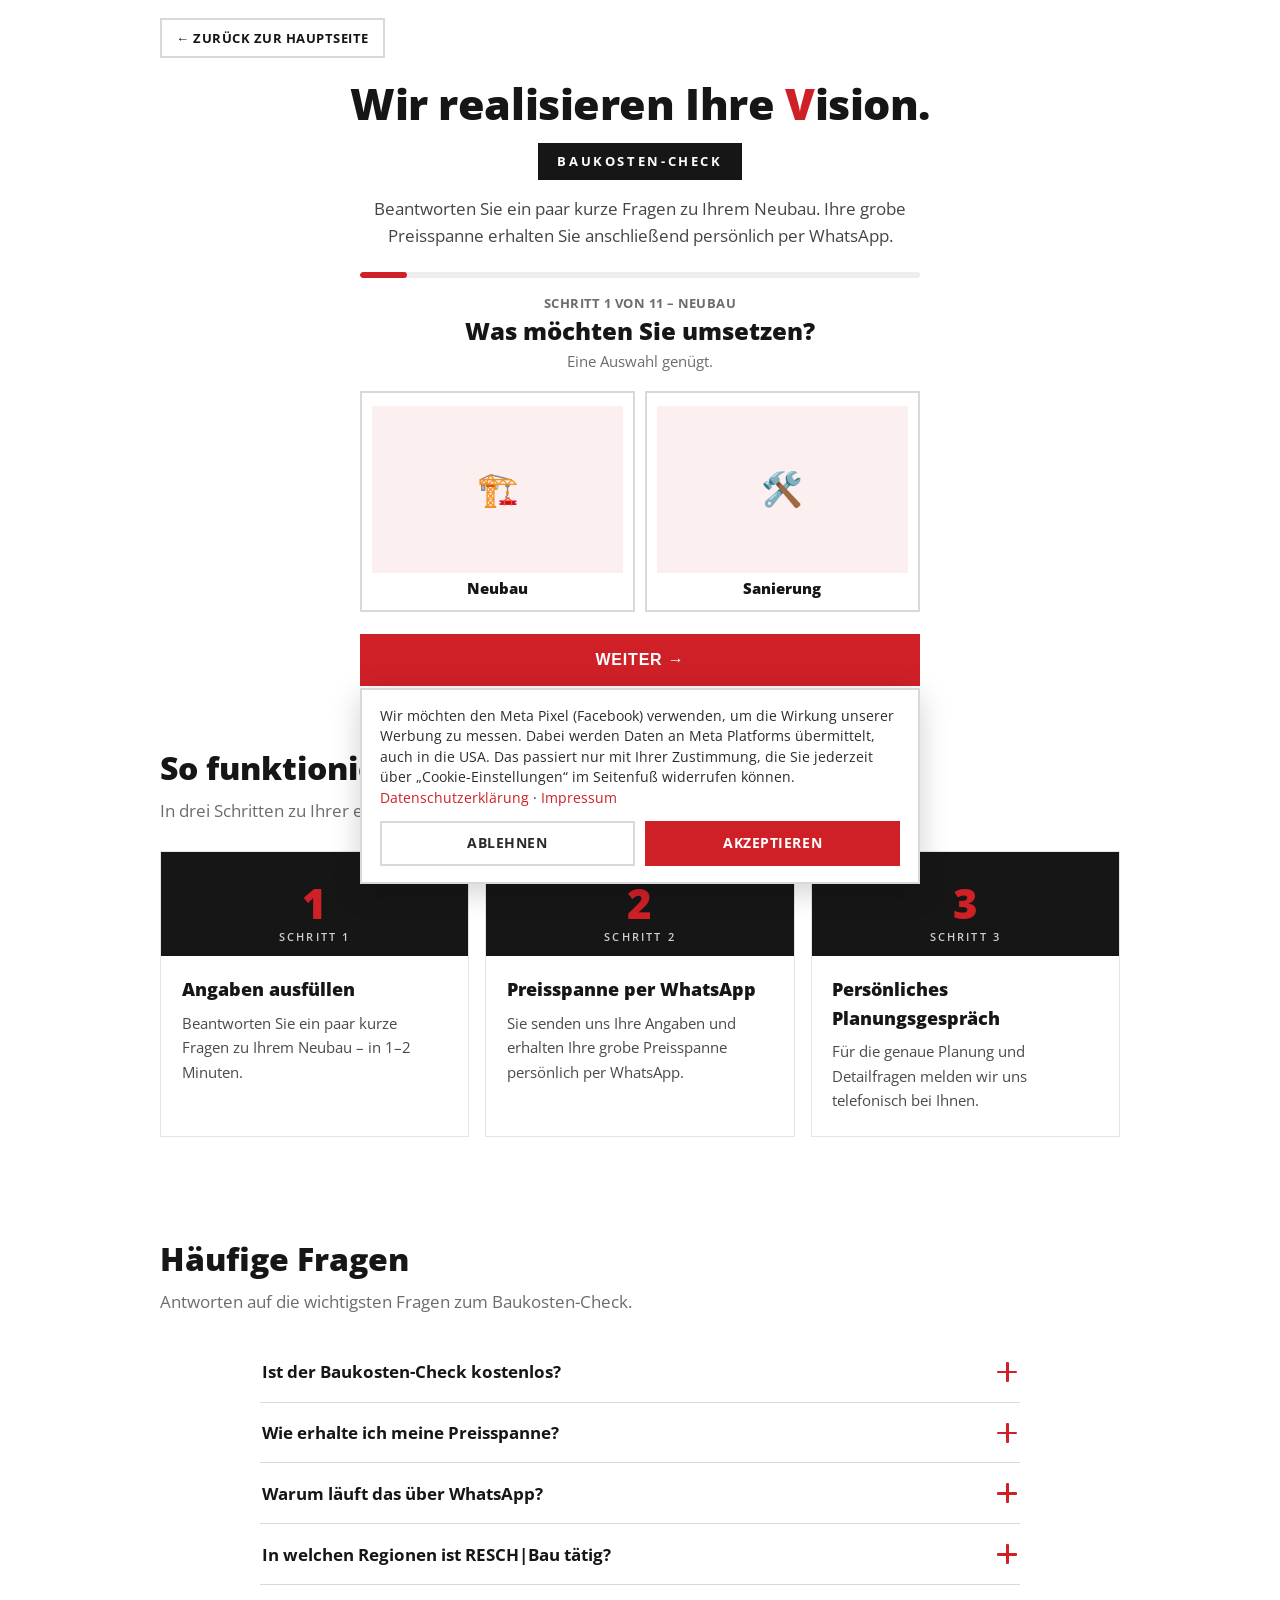
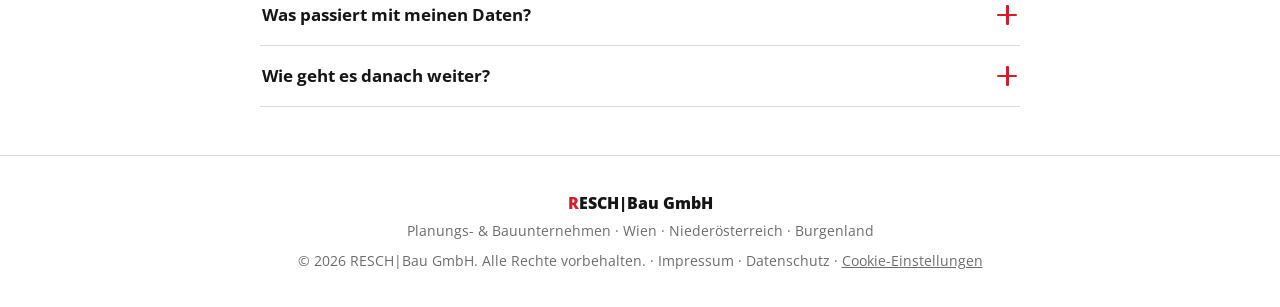
==== commit 9c82b3f5: "Datenschutzerklärung + Schriftart lokal statt Google Fonts - datenschutz.html: Verantwortlicher, Hos" ====
--- a/index.html
+++ b/index.html
@@ -5,9 +5,7 @@
 <meta name="viewport" content="width=device-width, initial-scale=1.0, viewport-fit=cover" />
 <title>RESCH|Bau – Baukosten-Check | Was kostet Ihr Neubau ungefähr?</title>
 <meta name="description" content="Baukosten-Check von RESCH|Bau: Beantworten Sie ein paar kurze Fragen zu Ihrem Neubau – Ihre grobe Preisspanne erhalten Sie anschließend per WhatsApp." />
-<link rel="preconnect" href="https://fonts.googleapis.com" />
-<link rel="preconnect" href="https://fonts.gstatic.com" crossorigin />
-<link href="https://fonts.googleapis.com/css2?family=Open+Sans:wght@400;600;700;800&display=swap" rel="stylesheet" />
+<link href="fonts/fonts.css" rel="stylesheet" />
 <script>
   /* Embed-Modus: als iFrame (z. B. auf reschbau.at/baukosten-check) oder mit ?embedded=1.
      Läuft synchron im <head>, damit die Klasse vor dem ersten Paint gesetzt ist (kein Layout-Shift). */
@@ -144,6 +142,7 @@
   .wa-note { display:flex; gap:.6rem; align-items:flex-start; background:#eef9f1; border:1px solid #bfe6cc; padding:.9rem 1rem; font-size:.88rem; color:#1d4a2c; }
   .consent { display:flex; gap:.6rem; align-items:flex-start; margin-top:1rem; font-size:.82rem; color:#444; line-height:1.4; cursor:pointer; }
   .consent input { margin-top:.15rem; width:18px; height:18px; flex:none; accent-color:var(--red); cursor:pointer; }
+  .consent a { color:var(--red); }
   .consent.miss { color:var(--red); } .consent.miss input { outline:2px solid var(--red); }
 
   .btn-red { display:inline-flex; align-items:center; justify-content:center; gap:.5rem; background:var(--red); color:#fff; font-weight:700; font-size:1rem; min-height:52px; padding:.85rem 1.6rem; border:0; cursor:pointer; text-transform:uppercase; letter-spacing:.05em; transition:background .15s, transform .1s; }
@@ -224,12 +223,12 @@
   <div class="wrap">
     <div class="flogo"><span class="r">R</span>ESCH|Bau GmbH</div>
     <div class="freg">Planungs- &amp; Bauunternehmen · Wien · Niederösterreich · Burgenland</div>
-    <div class="fcopy">© 2026 RESCH|Bau GmbH. Alle Rechte vorbehalten. · <a href="https://www.reschbau.at/kontakt" target="_blank" rel="noopener">Impressum</a> · <button type="button" class="fcookie" id="cookieSettings">Cookie-Einstellungen</button></div>
+    <div class="fcopy">© 2026 RESCH|Bau GmbH. Alle Rechte vorbehalten. · <a href="https://www.reschbau.at/kontakt" target="_blank" rel="noopener">Impressum</a> · <a href="datenschutz.html">Datenschutz</a> · <button type="button" class="fcookie" id="cookieSettings">Cookie-Einstellungen</button></div>
   </div>
 </footer>
 
 <div class="cookiebar" id="cookiebar" role="dialog" aria-label="Cookie-Einstellungen" hidden>
-  <p>Wir möchten den Meta Pixel (Facebook) verwenden, um die Wirkung unserer Werbung zu messen. Dabei werden Daten an Meta Platforms übermittelt, auch in die USA. Das passiert nur mit Ihrer Zustimmung, die Sie jederzeit über „Cookie-Einstellungen“ im Seitenfuß widerrufen können. <a href="https://www.reschbau.at/kontakt" target="_blank" rel="noopener">Impressum</a></p>
+  <p>Wir möchten den Meta Pixel (Facebook) verwenden, um die Wirkung unserer Werbung zu messen. Dabei werden Daten an Meta Platforms übermittelt, auch in die USA. Das passiert nur mit Ihrer Zustimmung, die Sie jederzeit über „Cookie-Einstellungen“ im Seitenfuß widerrufen können. <a href="datenschutz.html" target="_blank">Datenschutzerklärung</a> · <a href="https://www.reschbau.at/kontakt" target="_blank" rel="noopener">Impressum</a></p>
   <div class="cb-btns"><button type="button" class="cb-no" id="cookieNo">Ablehnen</button><button type="button" class="cb-yes" id="cookieYes">Akzeptieren</button></div>
 </div>
 <script>
@@ -345,7 +344,7 @@
 
   let checkGestartet = false; /* ViewContent nur einmal pro Besuch senden */
   const answers = {}; const kontakt = { name:'', phone:'', consent:false };
-  const CONSENT_HTML = `<label class="consent"><input type="checkbox" id="qConsent"><span>Ich stimme zu, dass Reschbau meine übermittelten Daten im CRM-System speichern und verarbeiten darf, um meine Anfrage zu bearbeiten, und mich per E-Mail oder WhatsApp bezüglich dieser Anfrage kontaktieren darf. Ich kann diese Einwilligung jederzeit widerrufen.</span></label>`;
+  const CONSENT_HTML = `<label class="consent"><input type="checkbox" id="qConsent"><span>Ich stimme zu, dass Reschbau meine übermittelten Daten im CRM-System speichern und verarbeiten darf, um meine Anfrage zu bearbeiten, und mich per E-Mail oder WhatsApp bezüglich dieser Anfrage kontaktieren darf. Ich kann diese Einwilligung jederzeit widerrufen. Details in der <a href="datenschutz.html" target="_blank">Datenschutzerklärung</a>.</span></label>`;
 
   const pitched = () => answers['Dachform'] && answers['Dachform'] !== 'Flachdach';
 
--- a/fonts/fonts.css
+++ b/fonts/fonts.css
@@ -0,0 +1,9 @@
+/* Open Sans lokal gehostet – keine Verbindung zu Google-Servern (DSGVO). Quelle: @fontsource/open-sans 5.0.28, SIL Open Font License 1.1 */
+@font-face { font-family:'Open Sans'; font-style:normal; font-weight:400; font-display:swap; src:url('open-sans-latin-ext-400-normal.woff2') format('woff2'); unicode-range:U+0100-02BA, U+02BD-02C5, U+02C7-02CC, U+02CE-02D7, U+02DD-02FF, U+0304, U+0308, U+0329, U+1D00-1DBF, U+1E00-1E9F, U+1EF2-1EFF, U+2020, U+20A0-20AB, U+20AD-20C0, U+2113, U+2C60-2C7F, U+A720-A7FF; }
+@font-face { font-family:'Open Sans'; font-style:normal; font-weight:400; font-display:swap; src:url('open-sans-latin-400-normal.woff2') format('woff2'); unicode-range:U+0000-00FF, U+0131, U+0152-0153, U+02BB-02BC, U+02C6, U+02DA, U+02DC, U+0304, U+0308, U+0329, U+2000-206F, U+20AC, U+2122, U+2191, U+2193, U+2212, U+2215, U+FEFF, U+FFFD; }
+@font-face { font-family:'Open Sans'; font-style:normal; font-weight:600; font-display:swap; src:url('open-sans-latin-ext-600-normal.woff2') format('woff2'); unicode-range:U+0100-02BA, U+02BD-02C5, U+02C7-02CC, U+02CE-02D7, U+02DD-02FF, U+0304, U+0308, U+0329, U+1D00-1DBF, U+1E00-1E9F, U+1EF2-1EFF, U+2020, U+20A0-20AB, U+20AD-20C0, U+2113, U+2C60-2C7F, U+A720-A7FF; }
+@font-face { font-family:'Open Sans'; font-style:normal; font-weight:600; font-display:swap; src:url('open-sans-latin-600-normal.woff2') format('woff2'); unicode-range:U+0000-00FF, U+0131, U+0152-0153, U+02BB-02BC, U+02C6, U+02DA, U+02DC, U+0304, U+0308, U+0329, U+2000-206F, U+20AC, U+2122, U+2191, U+2193, U+2212, U+2215, U+FEFF, U+FFFD; }
+@font-face { font-family:'Open Sans'; font-style:normal; font-weight:700; font-display:swap; src:url('open-sans-latin-ext-700-normal.woff2') format('woff2'); unicode-range:U+0100-02BA, U+02BD-02C5, U+02C7-02CC, U+02CE-02D7, U+02DD-02FF, U+0304, U+0308, U+0329, U+1D00-1DBF, U+1E00-1E9F, U+1EF2-1EFF, U+2020, U+20A0-20AB, U+20AD-20C0, U+2113, U+2C60-2C7F, U+A720-A7FF; }
+@font-face { font-family:'Open Sans'; font-style:normal; font-weight:700; font-display:swap; src:url('open-sans-latin-700-normal.woff2') format('woff2'); unicode-range:U+0000-00FF, U+0131, U+0152-0153, U+02BB-02BC, U+02C6, U+02DA, U+02DC, U+0304, U+0308, U+0329, U+2000-206F, U+20AC, U+2122, U+2191, U+2193, U+2212, U+2215, U+FEFF, U+FFFD; }
+@font-face { font-family:'Open Sans'; font-style:normal; font-weight:800; font-display:swap; src:url('open-sans-latin-ext-800-normal.woff2') format('woff2'); unicode-range:U+0100-02BA, U+02BD-02C5, U+02C7-02CC, U+02CE-02D7, U+02DD-02FF, U+0304, U+0308, U+0329, U+1D00-1DBF, U+1E00-1E9F, U+1EF2-1EFF, U+2020, U+20A0-20AB, U+20AD-20C0, U+2113, U+2C60-2C7F, U+A720-A7FF; }
+@font-face { font-family:'Open Sans'; font-style:normal; font-weight:800; font-display:swap; src:url('open-sans-latin-800-normal.woff2') format('woff2'); unicode-range:U+0000-00FF, U+0131, U+0152-0153, U+02BB-02BC, U+02C6, U+02DA, U+02DC, U+0304, U+0308, U+0329, U+2000-206F, U+20AC, U+2122, U+2191, U+2193, U+2212, U+2215, U+FEFF, U+FFFD; }
